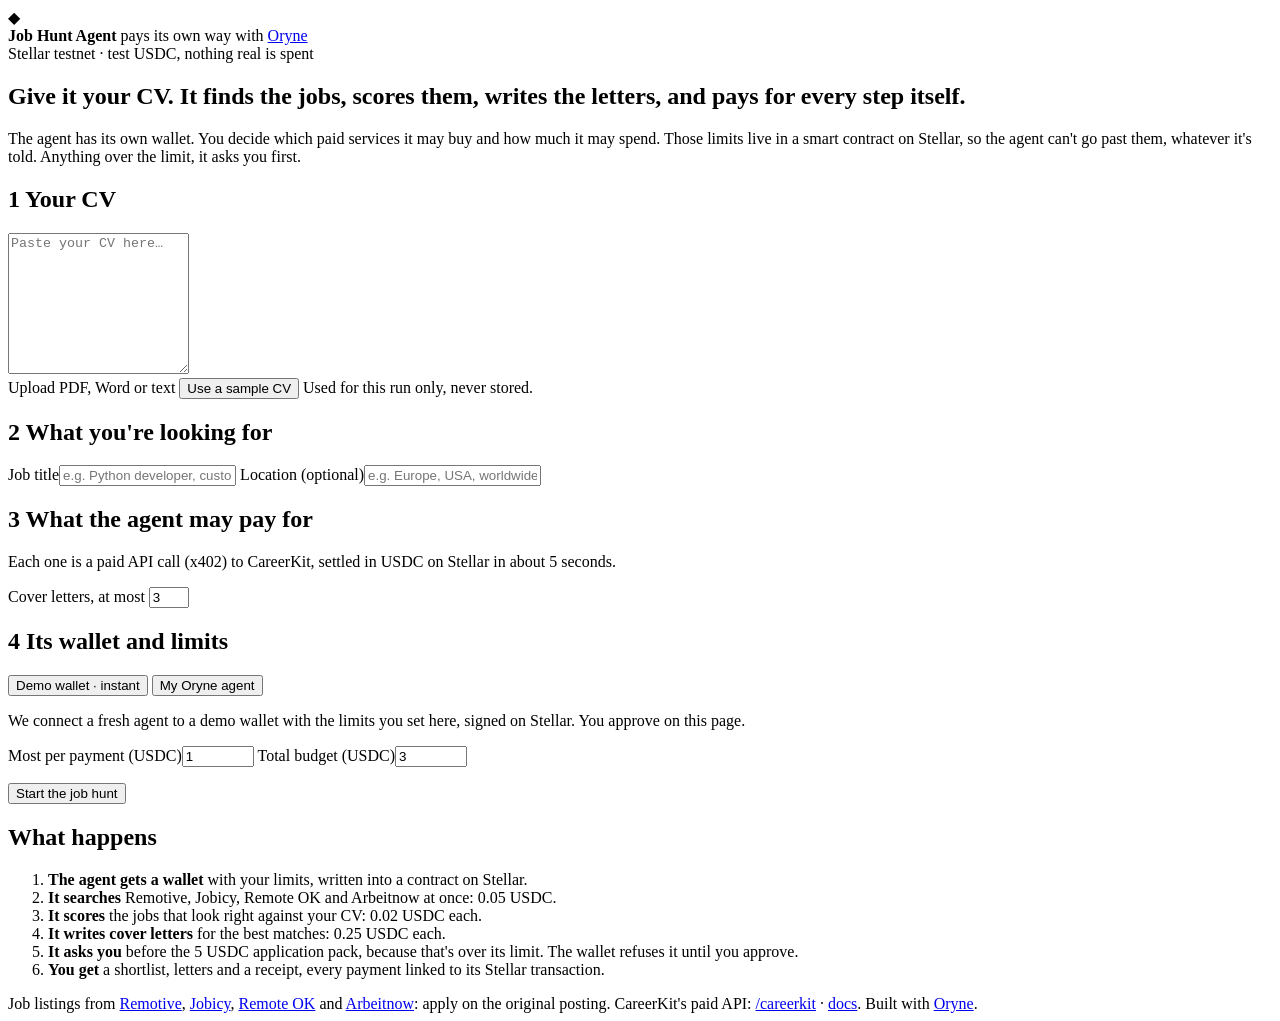
==== app/static/index.html @ a3849dcd "Job Hunt Agent: an AI job hunter that pays for each step from its Oryne wallet CareerKit, a paid API" ====
<!doctype html>
<html lang="en">
<head>
  <meta charset="utf-8" />
  <meta name="viewport" content="width=device-width, initial-scale=1" />
  <title>Job Hunt Agent · pays its own way with Oryne</title>
  <meta name="description" content="An AI agent that hunts jobs for you and pays for each service from its own Oryne wallet, inside limits it can't break." />
  <link rel="stylesheet" href="/static/style.css" />
</head>
<body>
  <header class="top">
    <div class="brand">
      <span class="logo">◆</span>
      <div>
        <strong>Job Hunt Agent</strong>
        <span class="muted">pays its own way with <a href="https://oryne.org" target="_blank" rel="noopener">Oryne</a></span>
      </div>
    </div>
    <span class="badge">Stellar testnet · test USDC, nothing real is spent</span>
  </header>

  <section class="hero">
    <h1>Give it your CV. It finds the jobs, scores them, writes the letters, and pays for every step itself.</h1>
    <p>
      The agent has its own wallet. You decide which paid services it may buy and how much it may spend.
      Those limits live in a smart contract on Stellar, so the agent can't go past them, whatever it's told.
      Anything over the limit, it asks you first.
    </p>
  </section>

  <main class="grid">
    <form id="form" class="panel">
      <h2><span class="step">1</span> Your CV</h2>
      <textarea id="cv" rows="9" placeholder="Paste your CV here…"></textarea>
      <div class="row">
        <label class="button ghost small">Upload PDF, Word or text<input id="cvFile" type="file" accept=".pdf,.docx,.txt,.md" hidden /></label>
        <button type="button" id="sample" class="ghost small">Use a sample CV</button>
        <span class="muted tiny">Used for this run only, never stored.</span>
      </div>

      <h2><span class="step">2</span> What you're looking for</h2>
      <div class="row two">
        <label>Job title<input id="role" placeholder="e.g. Python developer, customer support" required /></label>
        <label>Location (optional)<input id="location" placeholder="e.g. Europe, USA, worldwide" /></label>
      </div>
      <div id="boards" class="chips"></div>

      <h2><span class="step">3</span> What the agent may pay for</h2>
      <p class="muted tiny">Each one is a paid API call (x402) to CareerKit, settled in USDC on Stellar in about 5 seconds.</p>
      <div id="services" class="services"></div>
      <label class="inline">Cover letters, at most <input id="maxLetters" type="number" min="0" max="5" value="3" class="narrow" /></label>

      <h2><span class="step">4</span> Its wallet and limits</h2>
      <div class="tabs" role="tablist">
        <button type="button" class="tab active" data-mode="demo">Demo wallet · instant</button>
        <button type="button" class="tab" data-mode="own">My Oryne agent</button>
      </div>
      <div id="mode-demo" class="mode">
        <p class="muted tiny">We connect a fresh agent to a demo wallet with the limits you set here, signed on Stellar. You approve on this page.</p>
        <div class="row two">
          <label>Most per payment (USDC)<input id="perTx" type="number" step="0.05" min="0.05" max="10" value="1" /></label>
          <label>Total budget (USDC)<input id="budget" type="number" step="0.05" min="0.05" max="20" value="3" /></label>
        </div>
        <p id="estimate" class="hint"></p>
      </div>
      <div id="mode-own" class="mode" hidden>
        <ol class="tiny">
          <li>Sign in at <a href="https://oryne.org/app" target="_blank" rel="noopener">oryne.org/app</a> and switch to <b>Test</b> mode.</li>
          <li><b>Funds → Add money → Test USDC</b>, then <b>Agents → Connect agent</b>. Try 1 USDC per payment and a 5 USDC budget.</li>
          <li>Optionally limit it to CareerKit only: payee <code id="payee" class="copy" title="Click to copy"></code></li>
          <li>Paste the agent's secret (S…) here. It's used for this run only, never stored.</li>
        </ol>
        <label>Agent secret<input id="agentSecret" type="password" placeholder="S…" autocomplete="off" spellcheck="false" /></label>
        <p class="muted tiny">You'll approve over-limit payments in your Oryne dashboard, signed with your own passkey or Freighter.</p>
      </div>

      <p id="formError" class="error" hidden></p>
      <button id="start" type="submit" class="primary">Start the job hunt</button>
      <p class="muted tiny center" id="modelNote"></p>
    </form>

    <section id="live" class="panel live">
      <div id="idle" class="idle">
        <h2>What happens</h2>
        <ol class="how">
          <li><b>The agent gets a wallet</b> with your limits, written into a contract on Stellar.</li>
          <li><b>It searches</b> Remotive, Jobicy, Remote OK and Arbeitnow at once: 0.05 USDC.</li>
          <li><b>It scores</b> the jobs that look right against your CV: 0.02 USDC each.</li>
          <li><b>It writes cover letters</b> for the best matches: 0.25 USDC each.</li>
          <li><b>It asks you</b> before the 5 USDC application pack, because that's over its limit. The wallet refuses it until you approve.</li>
          <li><b>You get</b> a shortlist, letters and a receipt, every payment linked to its Stellar transaction.</li>
        </ol>
      </div>

      <div id="running" hidden>
        <div class="wallet card">
          <div class="wallet-head">
            <div><span class="muted tiny">Agent wallet</span><div id="walletLine" class="mono tiny"></div></div>
            <button id="stop" class="ghost small" type="button">Stop</button>
          </div>
          <div class="meter"><div id="meterFill"></div></div>
          <div class="meter-labels tiny"><span id="spentLabel">0 USDC spent</span><span id="limitLabel"></span></div>
        </div>

        <div id="approval" class="card approval" hidden></div>

        <h3>Live</h3>
        <ol id="timeline" class="timeline"></ol>

        <div id="summary" class="card summary" hidden></div>
        <h3 id="jobsTitle" hidden>Shortlist</h3>
        <div id="jobs" class="jobs"></div>
        <div id="pack" class="card pack" hidden></div>
        <div id="receipt" class="card" hidden></div>
      </div>
    </section>
  </main>

  <footer class="foot tiny muted">
    Job listings from <a href="https://remotive.com" target="_blank" rel="noopener">Remotive</a>,
    <a href="https://jobicy.com" target="_blank" rel="noopener">Jobicy</a>,
    <a href="https://remoteok.com" target="_blank" rel="noopener">Remote OK</a> and
    <a href="https://www.arbeitnow.com" target="_blank" rel="noopener">Arbeitnow</a>: apply on the original posting.
    CareerKit's paid API: <a href="/careerkit/" target="_blank">/careerkit</a> ·
    <a href="/careerkit/docs" target="_blank">docs</a>. Built with <a href="https://oryne.org" target="_blank" rel="noopener">Oryne</a>.
  </footer>

  <script src="/static/app.js"></script>
</body>
</html>
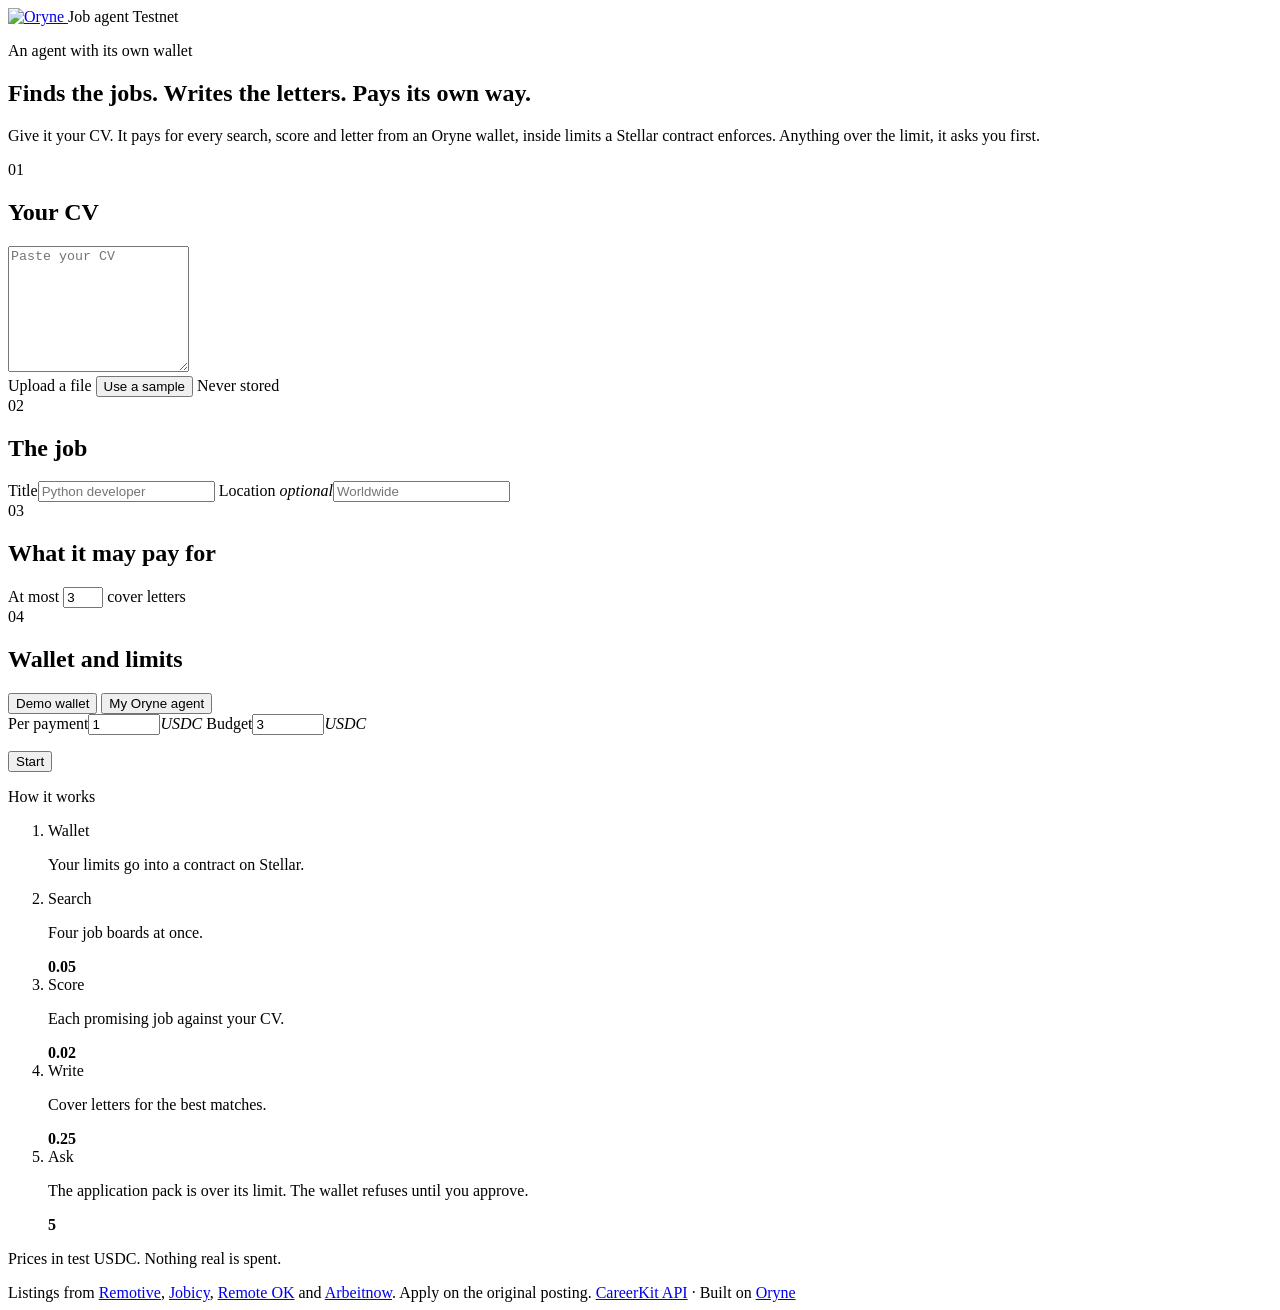
==== commit 6ea1c6d5: "Page in the oryne.org style: white, charcoal and burgundy, Manrope, hairlines The Oryne logo, favico" ====
--- a/app/static/index.html
+++ b/app/static/index.html
@@ -3,126 +3,132 @@
 <head>
   <meta charset="utf-8" />
   <meta name="viewport" content="width=device-width, initial-scale=1" />
-  <title>Job Hunt Agent · pays its own way with Oryne</title>
-  <meta name="description" content="An AI agent that hunts jobs for you and pays for each service from its own Oryne wallet, inside limits it can't break." />
+  <title>Job agent · Oryne</title>
+  <meta name="description" content="An AI agent that hunts jobs for you and pays for each step from its own Oryne wallet, inside limits it can't break." />
+  <meta name="theme-color" content="#202020" />
+  <link rel="icon" href="/static/favicon.svg" type="image/svg+xml" />
+  <link rel="preload" href="/static/fonts/manrope-latin-wght-normal.woff2" as="font" type="font/woff2" crossorigin />
   <link rel="stylesheet" href="/static/style.css" />
 </head>
 <body>
-  <header class="top">
-    <div class="brand">
-      <span class="logo">◆</span>
-      <div>
-        <strong>Job Hunt Agent</strong>
-        <span class="muted">pays its own way with <a href="https://oryne.org" target="_blank" rel="noopener">Oryne</a></span>
-      </div>
-    </div>
-    <span class="badge">Stellar testnet · test USDC, nothing real is spent</span>
+  <header class="nav">
+    <a class="brand" href="https://oryne.org" target="_blank" rel="noopener">
+      <img src="/static/oryne-logo.svg" alt="Oryne" />
+    </a>
+    <span class="nav-divider"></span>
+    <span class="nav-title">Job agent</span>
+    <span class="label nav-net">Testnet</span>
   </header>
 
   <section class="hero">
-    <h1>Give it your CV. It finds the jobs, scores them, writes the letters, and pays for every step itself.</h1>
-    <p>
-      The agent has its own wallet. You decide which paid services it may buy and how much it may spend.
-      Those limits live in a smart contract on Stellar, so the agent can't go past them, whatever it's told.
-      Anything over the limit, it asks you first.
+    <p class="label muted">An agent with its own wallet</p>
+    <h1>Finds the jobs. Writes the letters. Pays its own way.</h1>
+    <p class="lede">
+      Give it your CV. It pays for every search, score and letter from an Oryne wallet, inside limits
+      a Stellar contract enforces. Anything over the limit, it asks you first.
     </p>
   </section>
 
   <main class="grid">
-    <form id="form" class="panel">
-      <h2><span class="step">1</span> Your CV</h2>
-      <textarea id="cv" rows="9" placeholder="Paste your CV here…"></textarea>
-      <div class="row">
-        <label class="button ghost small">Upload PDF, Word or text<input id="cvFile" type="file" accept=".pdf,.docx,.txt,.md" hidden /></label>
-        <button type="button" id="sample" class="ghost small">Use a sample CV</button>
-        <span class="muted tiny">Used for this run only, never stored.</span>
-      </div>
+    <form id="form" class="form">
+      <section class="block">
+        <div class="block-head"><span class="label muted">01</span><h2>Your CV</h2></div>
+        <textarea id="cv" rows="8" placeholder="Paste your CV"></textarea>
+        <div class="row">
+          <label class="link">Upload a file<input id="cvFile" type="file" accept=".pdf,.docx,.txt,.md" hidden /></label>
+          <button type="button" id="sample" class="link">Use a sample</button>
+          <span class="muted small push">Never stored</span>
+        </div>
+      </section>
 
-      <h2><span class="step">2</span> What you're looking for</h2>
-      <div class="row two">
-        <label>Job title<input id="role" placeholder="e.g. Python developer, customer support" required /></label>
-        <label>Location (optional)<input id="location" placeholder="e.g. Europe, USA, worldwide" /></label>
-      </div>
-      <div id="boards" class="chips"></div>
+      <section class="block">
+        <div class="block-head"><span class="label muted">02</span><h2>The job</h2></div>
+        <div class="two">
+          <label class="field"><span>Title</span><input id="role" placeholder="Python developer" required /></label>
+          <label class="field"><span>Location <i class="muted">optional</i></span><input id="location" placeholder="Worldwide" /></label>
+        </div>
+        <div id="boards" class="chips"></div>
+      </section>
 
-      <h2><span class="step">3</span> What the agent may pay for</h2>
-      <p class="muted tiny">Each one is a paid API call (x402) to CareerKit, settled in USDC on Stellar in about 5 seconds.</p>
-      <div id="services" class="services"></div>
-      <label class="inline">Cover letters, at most <input id="maxLetters" type="number" min="0" max="5" value="3" class="narrow" /></label>
+      <section class="block">
+        <div class="block-head"><span class="label muted">03</span><h2>What it may pay for</h2></div>
+        <div id="services" class="list"></div>
+        <label class="inline small muted">At most <input id="maxLetters" type="number" min="0" max="5" value="3" class="narrow" /> cover letters</label>
+      </section>
 
-      <h2><span class="step">4</span> Its wallet and limits</h2>
-      <div class="tabs" role="tablist">
-        <button type="button" class="tab active" data-mode="demo">Demo wallet · instant</button>
-        <button type="button" class="tab" data-mode="own">My Oryne agent</button>
-      </div>
-      <div id="mode-demo" class="mode">
-        <p class="muted tiny">We connect a fresh agent to a demo wallet with the limits you set here, signed on Stellar. You approve on this page.</p>
-        <div class="row two">
-          <label>Most per payment (USDC)<input id="perTx" type="number" step="0.05" min="0.05" max="10" value="1" /></label>
-          <label>Total budget (USDC)<input id="budget" type="number" step="0.05" min="0.05" max="20" value="3" /></label>
+      <section class="block">
+        <div class="block-head"><span class="label muted">04</span><h2>Wallet and limits</h2></div>
+        <div class="segmented" role="tablist">
+          <button type="button" class="seg active" data-mode="demo">Demo wallet</button>
+          <button type="button" class="seg" data-mode="own">My Oryne agent</button>
         </div>
-        <p id="estimate" class="hint"></p>
-      </div>
-      <div id="mode-own" class="mode" hidden>
-        <ol class="tiny">
-          <li>Sign in at <a href="https://oryne.org/app" target="_blank" rel="noopener">oryne.org/app</a> and switch to <b>Test</b> mode.</li>
-          <li><b>Funds → Add money → Test USDC</b>, then <b>Agents → Connect agent</b>. Try 1 USDC per payment and a 5 USDC budget.</li>
-          <li>Optionally limit it to CareerKit only: payee <code id="payee" class="copy" title="Click to copy"></code></li>
-          <li>Paste the agent's secret (S…) here. It's used for this run only, never stored.</li>
-        </ol>
-        <label>Agent secret<input id="agentSecret" type="password" placeholder="S…" autocomplete="off" spellcheck="false" /></label>
-        <p class="muted tiny">You'll approve over-limit payments in your Oryne dashboard, signed with your own passkey or Freighter.</p>
-      </div>
+        <div id="mode-demo" class="mode">
+          <div class="two">
+            <label class="field"><span>Per payment</span><span class="suffix"><input id="perTx" type="number" step="0.05" min="0.05" max="10" value="1" /><em>USDC</em></span></label>
+            <label class="field"><span>Budget</span><span class="suffix"><input id="budget" type="number" step="0.05" min="0.05" max="20" value="3" /><em>USDC</em></span></label>
+          </div>
+          <p id="estimate" class="note"></p>
+        </div>
+        <div id="mode-own" class="mode" hidden>
+          <ol class="steps small muted">
+            <li>At <a href="https://oryne.org/app" target="_blank" rel="noopener">oryne.org/app</a>, switch to Test mode and add test USDC.</li>
+            <li>Connect an agent. Optional payee, CareerKit only: <code id="payee" class="copy" title="Copy"></code></li>
+            <li>Paste its secret. Used for this run only.</li>
+          </ol>
+          <label class="field"><span>Agent secret</span><input id="agentSecret" type="password" placeholder="S…" autocomplete="off" spellcheck="false" /></label>
+          <p class="note">You approve in your Oryne dashboard, with your own passkey or Freighter.</p>
+        </div>
+      </section>
 
       <p id="formError" class="error" hidden></p>
-      <button id="start" type="submit" class="primary">Start the job hunt</button>
-      <p class="muted tiny center" id="modelNote"></p>
+      <button id="start" type="submit" class="button primary wide">Start</button>
+      <p class="muted small center" id="modelNote"></p>
     </form>
 
-    <section id="live" class="panel live">
-      <div id="idle" class="idle">
-        <h2>What happens</h2>
+    <section id="live" class="live">
+      <div id="idle">
+        <p class="label muted">How it works</p>
         <ol class="how">
-          <li><b>The agent gets a wallet</b> with your limits, written into a contract on Stellar.</li>
-          <li><b>It searches</b> Remotive, Jobicy, Remote OK and Arbeitnow at once: 0.05 USDC.</li>
-          <li><b>It scores</b> the jobs that look right against your CV: 0.02 USDC each.</li>
-          <li><b>It writes cover letters</b> for the best matches: 0.25 USDC each.</li>
-          <li><b>It asks you</b> before the 5 USDC application pack, because that's over its limit. The wallet refuses it until you approve.</li>
-          <li><b>You get</b> a shortlist, letters and a receipt, every payment linked to its Stellar transaction.</li>
+          <li><span>Wallet</span><p>Your limits go into a contract on Stellar.</p></li>
+          <li><span>Search</span><p>Four job boards at once.</p><b>0.05</b></li>
+          <li><span>Score</span><p>Each promising job against your CV.</p><b>0.02</b></li>
+          <li><span>Write</span><p>Cover letters for the best matches.</p><b>0.25</b></li>
+          <li><span>Ask</span><p>The application pack is over its limit. The wallet refuses until you approve.</p><b>5</b></li>
         </ol>
+        <p class="muted small">Prices in test USDC. Nothing real is spent.</p>
       </div>
 
       <div id="running" hidden>
-        <div class="wallet card">
-          <div class="wallet-head">
-            <div><span class="muted tiny">Agent wallet</span><div id="walletLine" class="mono tiny"></div></div>
-            <button id="stop" class="ghost small" type="button">Stop</button>
+        <div class="wallet">
+          <div class="wallet-row">
+            <span class="label muted">Agent wallet</span>
+            <button id="stop" class="link small" type="button">Stop</button>
           </div>
+          <div class="spent"><span id="spentLabel">0.00</span><em>USDC spent</em></div>
           <div class="meter"><div id="meterFill"></div></div>
-          <div class="meter-labels tiny"><span id="spentLabel">0 USDC spent</span><span id="limitLabel"></span></div>
+          <div class="wallet-row small muted"><span id="walletLine">Connecting…</span><span id="limitLabel"></span></div>
         </div>
 
-        <div id="approval" class="card approval" hidden></div>
+        <div id="approval" class="approval" hidden></div>
 
-        <h3>Live</h3>
+        <p class="label muted section-label">Activity</p>
         <ol id="timeline" class="timeline"></ol>
 
-        <div id="summary" class="card summary" hidden></div>
-        <h3 id="jobsTitle" hidden>Shortlist</h3>
+        <div id="summary" class="summary" hidden></div>
+        <p id="jobsTitle" class="label muted section-label" hidden>Shortlist</p>
         <div id="jobs" class="jobs"></div>
-        <div id="pack" class="card pack" hidden></div>
-        <div id="receipt" class="card" hidden></div>
+        <div id="pack" class="pack" hidden></div>
+        <div id="receipt" class="receipt" hidden></div>
       </div>
     </section>
   </main>
 
-  <footer class="foot tiny muted">
-    Job listings from <a href="https://remotive.com" target="_blank" rel="noopener">Remotive</a>,
+  <footer class="foot small muted">
+    <span>Listings from <a href="https://remotive.com" target="_blank" rel="noopener">Remotive</a>,
     <a href="https://jobicy.com" target="_blank" rel="noopener">Jobicy</a>,
     <a href="https://remoteok.com" target="_blank" rel="noopener">Remote OK</a> and
-    <a href="https://www.arbeitnow.com" target="_blank" rel="noopener">Arbeitnow</a>: apply on the original posting.
-    CareerKit's paid API: <a href="/careerkit/" target="_blank">/careerkit</a> ·
-    <a href="/careerkit/docs" target="_blank">docs</a>. Built with <a href="https://oryne.org" target="_blank" rel="noopener">Oryne</a>.
+    <a href="https://www.arbeitnow.com" target="_blank" rel="noopener">Arbeitnow</a>. Apply on the original posting.</span>
+    <span><a href="/careerkit/docs" target="_blank">CareerKit API</a> · Built on <a href="https://oryne.org" target="_blank" rel="noopener">Oryne</a></span>
   </footer>
 
   <script src="/static/app.js"></script>
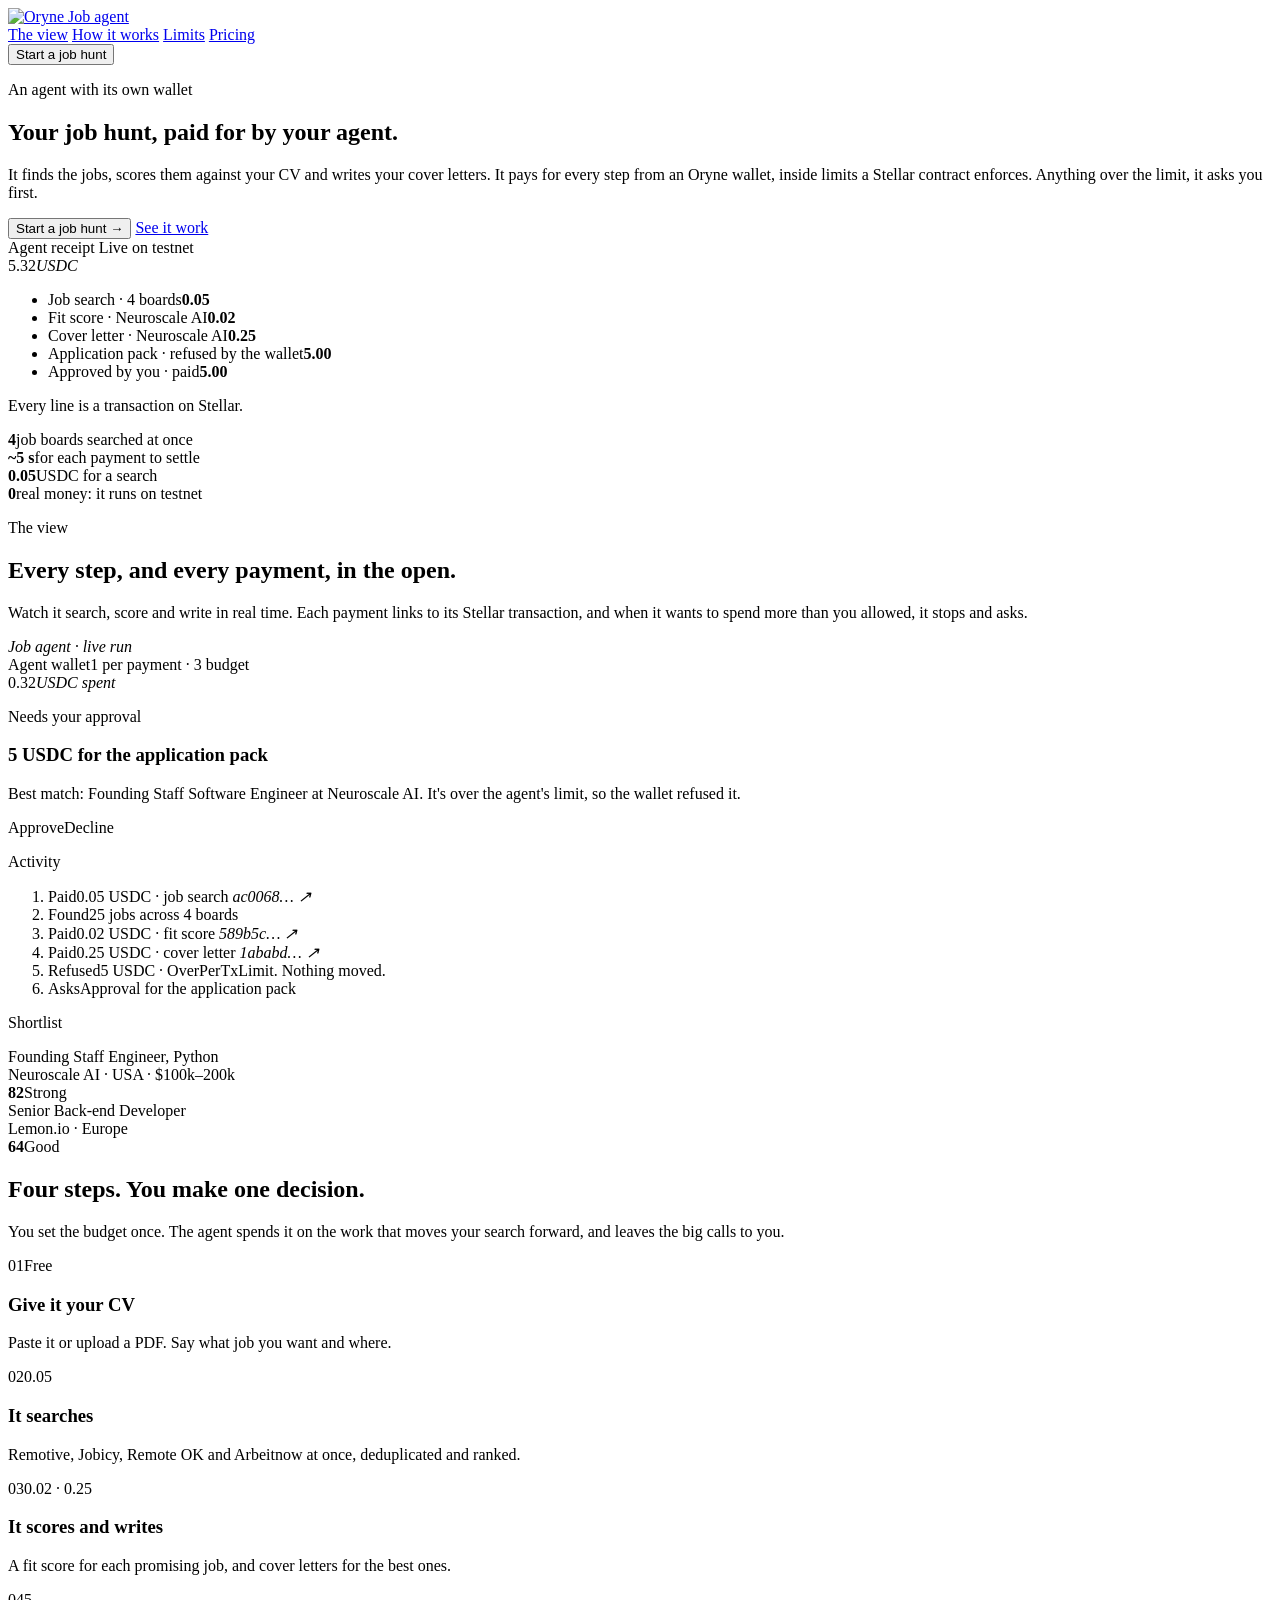
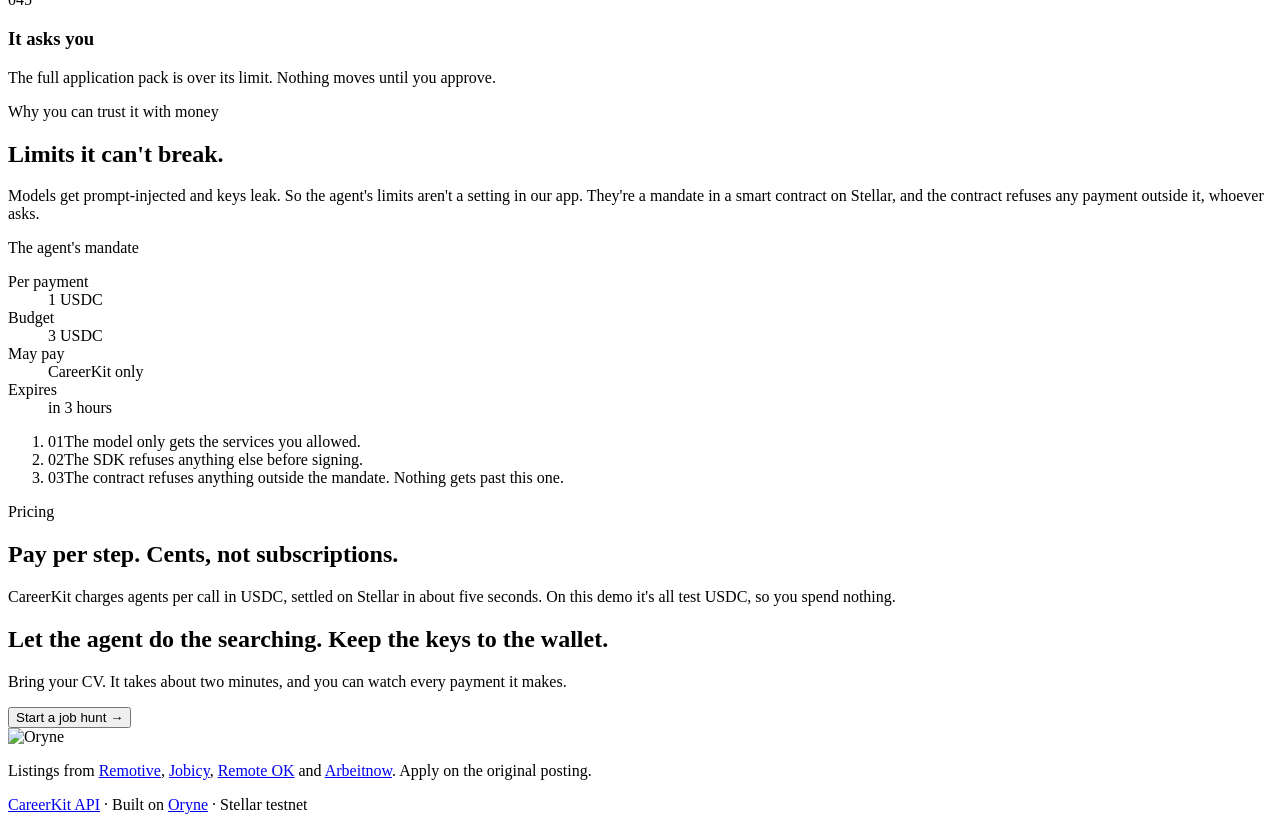
==== commit 482c0fad: "Home page: coloured sections, the product view, and a panel for the job hunt A white hero with a liv" ====
--- a/app/static/index.html
+++ b/app/static/index.html
@@ -4,132 +4,305 @@
   <meta charset="utf-8" />
   <meta name="viewport" content="width=device-width, initial-scale=1" />
   <title>Job agent · Oryne</title>
-  <meta name="description" content="An AI agent that hunts jobs for you and pays for each step from its own Oryne wallet, inside limits it can't break." />
+  <meta name="description" content="An AI agent that finds jobs, scores them against your CV and writes your cover letters, paying for every step from its own Oryne wallet, inside limits it can't break." />
   <meta name="theme-color" content="#202020" />
   <link rel="icon" href="/static/favicon.svg" type="image/svg+xml" />
   <link rel="preload" href="/static/fonts/manrope-latin-wght-normal.woff2" as="font" type="font/woff2" crossorigin />
   <link rel="stylesheet" href="/static/style.css" />
 </head>
 <body>
-  <header class="nav">
-    <a class="brand" href="https://oryne.org" target="_blank" rel="noopener">
-      <img src="/static/oryne-logo.svg" alt="Oryne" />
-    </a>
-    <span class="nav-divider"></span>
-    <span class="nav-title">Job agent</span>
-    <span class="label nav-net">Testnet</span>
+  <!-- Floating navigation -->
+  <header class="topbar">
+    <nav class="glass">
+      <a class="brand" href="#top" aria-label="Job agent home">
+        <img src="/static/oryne-logo.svg" alt="Oryne" />
+        <span class="brand-divider"></span>
+        <span class="brand-name">Job agent</span>
+      </a>
+      <div class="nav-links">
+        <a href="#view">The view</a>
+        <a href="#how">How it works</a>
+        <a href="#limits">Limits</a>
+        <a href="#pricing">Pricing</a>
+      </div>
+      <button class="button primary sm" data-open>Start a job hunt</button>
+    </nav>
   </header>
 
-  <section class="hero">
-    <p class="label muted">An agent with its own wallet</p>
-    <h1>Finds the jobs. Writes the letters. Pays its own way.</h1>
-    <p class="lede">
-      Give it your CV. It pays for every search, score and letter from an Oryne wallet, inside limits
-      a Stellar contract enforces. Anything over the limit, it asks you first.
-    </p>
-  </section>
-
-  <main class="grid">
-    <form id="form" class="form">
-      <section class="block">
-        <div class="block-head"><span class="label muted">01</span><h2>Your CV</h2></div>
-        <textarea id="cv" rows="8" placeholder="Paste your CV"></textarea>
-        <div class="row">
-          <label class="link">Upload a file<input id="cvFile" type="file" accept=".pdf,.docx,.txt,.md" hidden /></label>
-          <button type="button" id="sample" class="link">Use a sample</button>
-          <span class="muted small push">Never stored</span>
-        </div>
-      </section>
-
-      <section class="block">
-        <div class="block-head"><span class="label muted">02</span><h2>The job</h2></div>
-        <div class="two">
-          <label class="field"><span>Title</span><input id="role" placeholder="Python developer" required /></label>
-          <label class="field"><span>Location <i class="muted">optional</i></span><input id="location" placeholder="Worldwide" /></label>
-        </div>
-        <div id="boards" class="chips"></div>
-      </section>
-
-      <section class="block">
-        <div class="block-head"><span class="label muted">03</span><h2>What it may pay for</h2></div>
-        <div id="services" class="list"></div>
-        <label class="inline small muted">At most <input id="maxLetters" type="number" min="0" max="5" value="3" class="narrow" /> cover letters</label>
-      </section>
-
-      <section class="block">
-        <div class="block-head"><span class="label muted">04</span><h2>Wallet and limits</h2></div>
-        <div class="segmented" role="tablist">
-          <button type="button" class="seg active" data-mode="demo">Demo wallet</button>
-          <button type="button" class="seg" data-mode="own">My Oryne agent</button>
-        </div>
-        <div id="mode-demo" class="mode">
-          <div class="two">
-            <label class="field"><span>Per payment</span><span class="suffix"><input id="perTx" type="number" step="0.05" min="0.05" max="10" value="1" /><em>USDC</em></span></label>
-            <label class="field"><span>Budget</span><span class="suffix"><input id="budget" type="number" step="0.05" min="0.05" max="20" value="3" /><em>USDC</em></span></label>
-          </div>
-          <p id="estimate" class="note"></p>
-        </div>
-        <div id="mode-own" class="mode" hidden>
-          <ol class="steps small muted">
-            <li>At <a href="https://oryne.org/app" target="_blank" rel="noopener">oryne.org/app</a>, switch to Test mode and add test USDC.</li>
-            <li>Connect an agent. Optional payee, CareerKit only: <code id="payee" class="copy" title="Copy"></code></li>
-            <li>Paste its secret. Used for this run only.</li>
+  <main id="top">
+    <!-- Hero -->
+    <section class="tone-white hero">
+      <div class="container hero-grid">
+        <div class="hero-copy">
+          <p class="label muted reveal">An agent with its own wallet</p>
+          <h1 class="display reveal" style="--d: 80ms">Your job hunt, <span class="accent">paid for</span> by your agent.</h1>
+          <p class="lede reveal" style="--d: 160ms">
+            It finds the jobs, scores them against your CV and writes your cover letters. It pays for
+            every step from an Oryne wallet, inside limits a Stellar contract enforces. Anything over
+            the limit, it asks you first.
+          </p>
+          <div class="cta-row reveal" style="--d: 240ms">
+            <button class="button primary" data-open>Start a job hunt <i class="arrow">→</i></button>
+            <a class="button outline" href="#view">See it work</a>
+          </div>
+        </div>
+
+        <aside class="hero-card reveal" style="--d: 300ms" aria-label="An example receipt">
+          <div class="receipt-head">
+            <span class="label muted">Agent receipt</span>
+            <span class="live-dot">Live on testnet</span>
+          </div>
+          <div class="receipt-total"><span>5.32</span><em>USDC</em></div>
+          <ul class="receipt-lines">
+            <li><span>Job search · 4 boards</span><b>0.05</b></li>
+            <li><span>Fit score · Neuroscale AI</span><b>0.02</b></li>
+            <li><span>Cover letter · Neuroscale AI</span><b>0.25</b></li>
+            <li class="refused"><span>Application pack · refused by the wallet</span><b>5.00</b></li>
+            <li class="approved"><span>Approved by you · paid</span><b>5.00</b></li>
+          </ul>
+          <p class="receipt-foot">Every line is a transaction on Stellar.</p>
+        </aside>
+      </div>
+
+      <div class="container stats reveal" style="--d: 360ms">
+        <div><strong>4</strong><span>job boards searched at once</span></div>
+        <div><strong>~5 s</strong><span>for each payment to settle</span></div>
+        <div><strong>0.05</strong><span>USDC for a search</span></div>
+        <div><strong>0</strong><span>real money: it runs on testnet</span></div>
+      </div>
+    </section>
+
+    <!-- The view -->
+    <section id="view" class="tone-charcoal band">
+      <div class="container">
+        <div class="band-head">
+          <p class="label muted reveal">The view</p>
+          <h2 class="statement reveal" style="--d: 80ms">Every step, and every payment, in the open.</h2>
+          <p class="lede reveal" style="--d: 160ms">Watch it search, score and write in real time. Each payment links to its Stellar transaction, and when it wants to spend more than you allowed, it stops and asks.</p>
+        </div>
+
+        <div class="window reveal" style="--d: 200ms" aria-hidden="true">
+          <div class="window-bar"><span></span><span></span><span></span><em>Job agent · live run</em></div>
+          <div class="window-body">
+            <div class="mock-col">
+              <div class="wallet">
+                <div class="wallet-row"><span class="label muted">Agent wallet</span><span class="small muted">1 per payment · 3 budget</span></div>
+                <div class="spent"><span>0.32</span><em>USDC spent</em></div>
+                <div class="meter"><div style="width: 11%"></div></div>
+              </div>
+              <div class="approval">
+                <p class="label">Needs your approval</p>
+                <h3>5 USDC for the application pack</h3>
+                <p>Best match: Founding Staff Software Engineer at Neuroscale AI. It's over the agent's limit, so the wallet refused it.</p>
+                <div class="actions"><span class="button primary sm">Approve</span><span class="button outline sm">Decline</span></div>
+              </div>
+            </div>
+            <div class="mock-col">
+              <p class="label muted">Activity</p>
+              <ol class="timeline">
+                <li class="paid"><span class="tag">Paid</span><span>0.05 USDC · job search <i class="tx">ac0068… ↗</i></span></li>
+                <li><span class="tag">Found</span><span>25 jobs across 4 boards</span></li>
+                <li class="paid"><span class="tag">Paid</span><span>0.02 USDC · fit score <i class="tx">589b5c… ↗</i></span></li>
+                <li class="paid"><span class="tag">Paid</span><span>0.25 USDC · cover letter <i class="tx">1ababd… ↗</i></span></li>
+                <li class="refused"><span class="tag">Refused</span><span>5 USDC · OverPerTxLimit. Nothing moved.</span></li>
+                <li class="ask"><span class="tag">Asks</span><span>Approval for the application pack</span></li>
+              </ol>
+              <p class="label muted mock-gap">Shortlist</p>
+              <div class="job"><div class="job-head"><div><div class="job-title">Founding Staff Engineer, Python</div><div class="job-meta">Neuroscale AI · USA · $100k–200k</div></div><div class="score hi"><strong>82</strong><span>Strong</span></div></div></div>
+              <div class="job"><div class="job-head"><div><div class="job-title">Senior Back-end Developer</div><div class="job-meta">Lemon.io · Europe</div></div><div class="score"><strong>64</strong><span>Good</span></div></div></div>
+            </div>
+          </div>
+        </div>
+      </div>
+    </section>
+
+    <!-- How it works -->
+    <section id="how" class="tone-white band">
+      <div class="container">
+        <div class="band-head split">
+          <h2 class="statement reveal">Four steps. You make one decision.</h2>
+          <p class="lede reveal" style="--d: 120ms">You set the budget once. The agent spends it on the work that moves your search forward, and leaves the big calls to you.</p>
+        </div>
+        <div class="cards">
+          <article class="card reveal"><div class="card-top"><span class="label">01</span><span class="card-price">Free</span></div><h3>Give it your CV</h3><p>Paste it or upload a PDF. Say what job you want and where.</p></article>
+          <article class="card reveal" style="--d: 80ms"><div class="card-top"><span class="label">02</span><span class="card-price">0.05</span></div><h3>It searches</h3><p>Remotive, Jobicy, Remote OK and Arbeitnow at once, deduplicated and ranked.</p></article>
+          <article class="card reveal" style="--d: 160ms"><div class="card-top"><span class="label">03</span><span class="card-price">0.02 · 0.25</span></div><h3>It scores and writes</h3><p>A fit score for each promising job, and cover letters for the best ones.</p></article>
+          <article class="card reveal" style="--d: 240ms"><div class="card-top"><span class="label">04</span><span class="card-price">5</span></div><h3>It asks you</h3><p>The full application pack is over its limit. Nothing moves until you approve.</p></article>
+        </div>
+      </div>
+    </section>
+
+    <!-- Limits -->
+    <section id="limits" class="tone-purple band">
+      <div class="container limits-grid">
+        <div>
+          <p class="label muted reveal">Why you can trust it with money</p>
+          <h2 class="statement reveal" style="--d: 80ms">Limits it can't break.</h2>
+          <p class="lede reveal" style="--d: 160ms">Models get prompt-injected and keys leak. So the agent's limits aren't a setting in our app. They're a mandate in a smart contract on Stellar, and the contract refuses any payment outside it, whoever asks.</p>
+        </div>
+        <div class="mandate reveal" style="--d: 200ms">
+          <p class="label muted">The agent's mandate</p>
+          <dl>
+            <div><dt>Per payment</dt><dd>1 USDC</dd></div>
+            <div><dt>Budget</dt><dd>3 USDC</dd></div>
+            <div><dt>May pay</dt><dd>CareerKit only</dd></div>
+            <div><dt>Expires</dt><dd>in 3 hours</dd></div>
+          </dl>
+          <ol class="layers">
+            <li><span>01</span>The model only gets the services you allowed.</li>
+            <li><span>02</span>The SDK refuses anything else before signing.</li>
+            <li><span>03</span>The contract refuses anything outside the mandate. Nothing gets past this one.</li>
           </ol>
-          <label class="field"><span>Agent secret</span><input id="agentSecret" type="password" placeholder="S…" autocomplete="off" spellcheck="false" /></label>
-          <p class="note">You approve in your Oryne dashboard, with your own passkey or Freighter.</p>
-        </div>
-      </section>
-
-      <p id="formError" class="error" hidden></p>
-      <button id="start" type="submit" class="button primary wide">Start</button>
-      <p class="muted small center" id="modelNote"></p>
-    </form>
-
-    <section id="live" class="live">
-      <div id="idle">
-        <p class="label muted">How it works</p>
-        <ol class="how">
-          <li><span>Wallet</span><p>Your limits go into a contract on Stellar.</p></li>
-          <li><span>Search</span><p>Four job boards at once.</p><b>0.05</b></li>
-          <li><span>Score</span><p>Each promising job against your CV.</p><b>0.02</b></li>
-          <li><span>Write</span><p>Cover letters for the best matches.</p><b>0.25</b></li>
-          <li><span>Ask</span><p>The application pack is over its limit. The wallet refuses until you approve.</p><b>5</b></li>
-        </ol>
-        <p class="muted small">Prices in test USDC. Nothing real is spent.</p>
-      </div>
-
-      <div id="running" hidden>
-        <div class="wallet">
-          <div class="wallet-row">
-            <span class="label muted">Agent wallet</span>
-            <button id="stop" class="link small" type="button">Stop</button>
-          </div>
-          <div class="spent"><span id="spentLabel">0.00</span><em>USDC spent</em></div>
-          <div class="meter"><div id="meterFill"></div></div>
-          <div class="wallet-row small muted"><span id="walletLine">Connecting…</span><span id="limitLabel"></span></div>
-        </div>
-
-        <div id="approval" class="approval" hidden></div>
-
-        <p class="label muted section-label">Activity</p>
-        <ol id="timeline" class="timeline"></ol>
-
-        <div id="summary" class="summary" hidden></div>
-        <p id="jobsTitle" class="label muted section-label" hidden>Shortlist</p>
-        <div id="jobs" class="jobs"></div>
-        <div id="pack" class="pack" hidden></div>
-        <div id="receipt" class="receipt" hidden></div>
+        </div>
+      </div>
+    </section>
+
+    <!-- Pricing -->
+    <section id="pricing" class="tone-white band">
+      <div class="container limits-grid">
+        <div>
+          <p class="label muted reveal">Pricing</p>
+          <h2 class="statement reveal" style="--d: 80ms">Pay per step. Cents, not subscriptions.</h2>
+          <p class="lede reveal" style="--d: 160ms">CareerKit charges agents per call in USDC, settled on Stellar in about five seconds. On this demo it's all test USDC, so you spend nothing.</p>
+        </div>
+        <div class="price-table reveal" style="--d: 200ms" id="priceTable"></div>
+      </div>
+    </section>
+
+    <!-- Closing -->
+    <section class="tone-burgundy band closing">
+      <div class="container closing-grid">
+        <h2 class="statement reveal">Let the agent do the searching. Keep the keys to the wallet.</h2>
+        <div class="reveal" style="--d: 120ms">
+          <p class="lede">Bring your CV. It takes about two minutes, and you can watch every payment it makes.</p>
+          <button class="button light" data-open>Start a job hunt <i class="arrow">→</i></button>
+        </div>
       </div>
     </section>
   </main>
 
-  <footer class="foot small muted">
-    <span>Listings from <a href="https://remotive.com" target="_blank" rel="noopener">Remotive</a>,
-    <a href="https://jobicy.com" target="_blank" rel="noopener">Jobicy</a>,
-    <a href="https://remoteok.com" target="_blank" rel="noopener">Remote OK</a> and
-    <a href="https://www.arbeitnow.com" target="_blank" rel="noopener">Arbeitnow</a>. Apply on the original posting.</span>
-    <span><a href="/careerkit/docs" target="_blank">CareerKit API</a> · Built on <a href="https://oryne.org" target="_blank" rel="noopener">Oryne</a></span>
+  <footer class="tone-charcoal site-foot">
+    <div class="container foot-grid">
+      <img src="/static/oryne-logo-white.svg" alt="Oryne" class="foot-logo" />
+      <p class="small muted">Listings from <a href="https://remotive.com" target="_blank" rel="noopener">Remotive</a>,
+        <a href="https://jobicy.com" target="_blank" rel="noopener">Jobicy</a>,
+        <a href="https://remoteok.com" target="_blank" rel="noopener">Remote OK</a> and
+        <a href="https://www.arbeitnow.com" target="_blank" rel="noopener">Arbeitnow</a>. Apply on the original posting.</p>
+      <p class="small muted"><a href="/careerkit/docs" target="_blank">CareerKit API</a> · Built on <a href="https://oryne.org" target="_blank" rel="noopener">Oryne</a> · Stellar testnet</p>
+    </div>
   </footer>
+
+  <!-- Running in the background while the panel is closed -->
+  <button id="runPill" class="run-pill" hidden data-open><span class="pulse"></span><span id="runPillText">Job hunt running</span><b>Open</b></button>
+
+  <!-- The job hunt panel -->
+  <div id="sheet" class="sheet" hidden role="dialog" aria-modal="true" aria-labelledby="sheetTitle">
+    <div class="sheet-bar">
+      <div class="brand">
+        <img src="/static/oryne-logo.svg" alt="Oryne" />
+        <span class="brand-divider"></span>
+        <span class="brand-name" id="sheetTitle">New job hunt</span>
+      </div>
+      <span class="label nav-net">Testnet</span>
+      <button class="close" id="closeSheet" aria-label="Close">✕</button>
+    </div>
+
+    <div class="sheet-body">
+      <div class="grid">
+        <form id="form" class="form">
+          <section class="block">
+            <div class="block-head"><span class="label muted">01</span><h2>Your CV</h2></div>
+            <textarea id="cv" rows="8" placeholder="Paste your CV"></textarea>
+            <div class="row">
+              <label class="link">Upload a file<input id="cvFile" type="file" accept=".pdf,.docx,.txt,.md" hidden /></label>
+              <button type="button" id="sample" class="link">Use a sample</button>
+              <span class="muted small push">Never stored</span>
+            </div>
+          </section>
+
+          <section class="block">
+            <div class="block-head"><span class="label muted">02</span><h2>The job</h2></div>
+            <div class="two">
+              <label class="field"><span>Title</span><input id="role" placeholder="Python developer" required /></label>
+              <label class="field"><span>Location <i class="muted">optional</i></span><input id="location" placeholder="Worldwide" /></label>
+            </div>
+            <div id="boards" class="chips"></div>
+          </section>
+
+          <section class="block">
+            <div class="block-head"><span class="label muted">03</span><h2>What it may pay for</h2></div>
+            <div id="services" class="list"></div>
+            <label class="inline small muted">At most <input id="maxLetters" type="number" min="0" max="5" value="3" class="narrow" /> cover letters</label>
+          </section>
+
+          <section class="block">
+            <div class="block-head"><span class="label muted">04</span><h2>Wallet and limits</h2></div>
+            <div class="segmented" role="tablist">
+              <button type="button" class="seg active" data-mode="demo">Demo wallet</button>
+              <button type="button" class="seg" data-mode="own">My Oryne agent</button>
+            </div>
+            <div id="mode-demo" class="mode">
+              <div class="two">
+                <label class="field"><span>Per payment</span><span class="suffix"><input id="perTx" type="number" step="0.05" min="0.05" max="10" value="1" /><em>USDC</em></span></label>
+                <label class="field"><span>Budget</span><span class="suffix"><input id="budget" type="number" step="0.05" min="0.05" max="20" value="3" /><em>USDC</em></span></label>
+              </div>
+              <p id="estimate" class="note"></p>
+            </div>
+            <div id="mode-own" class="mode" hidden>
+              <ol class="steps small muted">
+                <li>At <a href="https://oryne.org/app" target="_blank" rel="noopener">oryne.org/app</a>, switch to Test mode and add test USDC.</li>
+                <li>Connect an agent. Optional payee, CareerKit only: <code id="payee" class="copy" title="Copy"></code></li>
+                <li>Paste its secret. Used for this run only.</li>
+              </ol>
+              <label class="field"><span>Agent secret</span><input id="agentSecret" type="password" placeholder="S…" autocomplete="off" spellcheck="false" /></label>
+              <p class="note">You approve in your Oryne dashboard, with your own passkey or Freighter.</p>
+            </div>
+          </section>
+
+          <p id="formError" class="error" hidden></p>
+          <button id="start" type="submit" class="button primary wide">Start</button>
+          <p class="muted small center" id="modelNote"></p>
+        </form>
+
+        <section id="live" class="live">
+          <div id="idle" class="idle">
+            <p class="label muted">What happens next</p>
+            <ol class="how">
+              <li><span>Wallet</span><p>Your limits go into a contract on Stellar.</p></li>
+              <li><span>Search</span><p>Four job boards at once.</p><b>0.05</b></li>
+              <li><span>Score</span><p>Each promising job against your CV.</p><b>0.02</b></li>
+              <li><span>Write</span><p>Cover letters for the best matches.</p><b>0.25</b></li>
+              <li><span>Ask</span><p>The application pack is over its limit. The wallet refuses until you approve.</p><b>5</b></li>
+            </ol>
+            <p class="muted small">Prices in test USDC. Nothing real is spent.</p>
+          </div>
+
+          <div id="running" hidden>
+            <div class="wallet">
+              <div class="wallet-row">
+                <span class="label muted">Agent wallet</span>
+                <button id="stop" class="link small" type="button">Stop</button>
+              </div>
+              <div class="spent"><span id="spentLabel">0.00</span><em>USDC spent</em></div>
+              <div class="meter"><div id="meterFill"></div></div>
+              <div class="wallet-row small muted"><span id="walletLine">Connecting…</span><span id="limitLabel"></span></div>
+            </div>
+
+            <div id="approval" class="approval" hidden></div>
+
+            <p class="label muted section-label">Activity</p>
+            <ol id="timeline" class="timeline"></ol>
+
+            <div id="summary" class="summary" hidden></div>
+            <p id="jobsTitle" class="label muted section-label" hidden>Shortlist</p>
+            <div id="jobs" class="jobs"></div>
+            <div id="pack" class="pack" hidden></div>
+            <div id="receipt" class="receipt" hidden></div>
+          </div>
+        </section>
+      </div>
+    </div>
+  </div>
 
   <script src="/static/app.js"></script>
 </body>
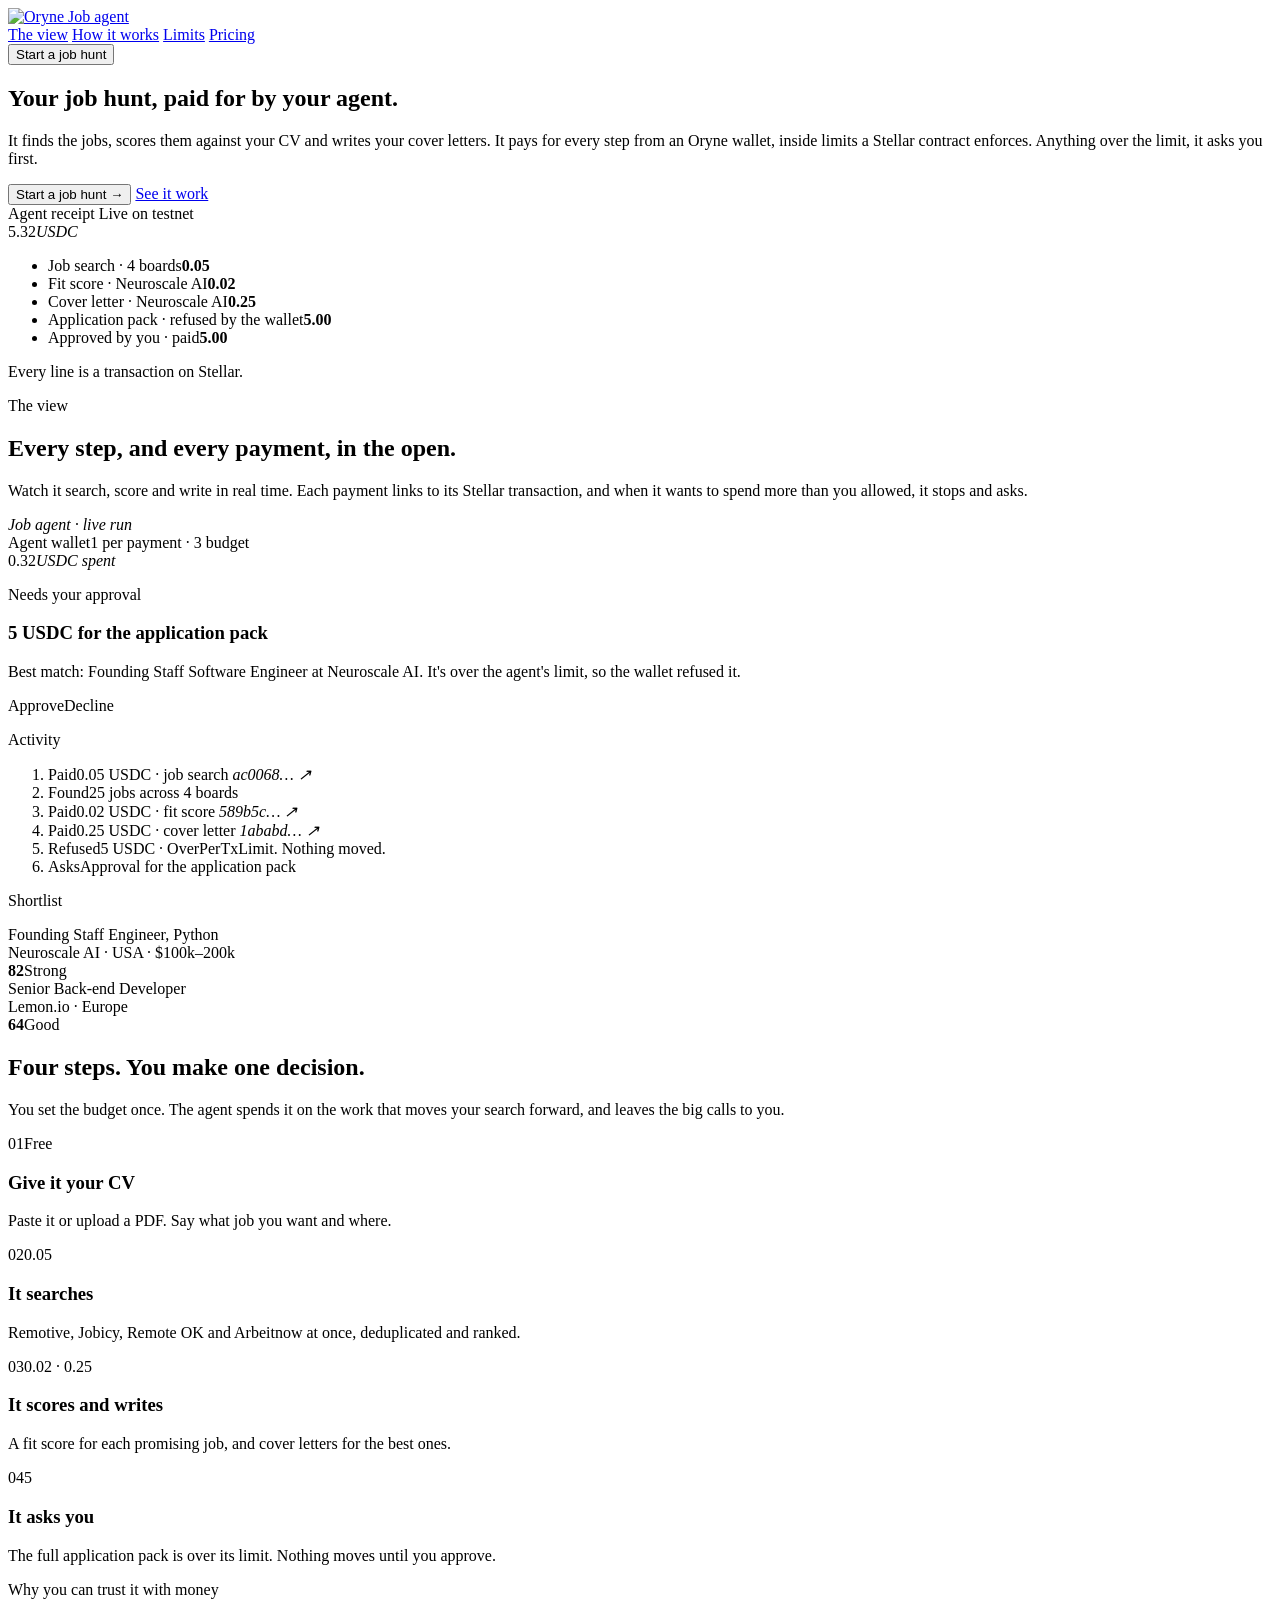
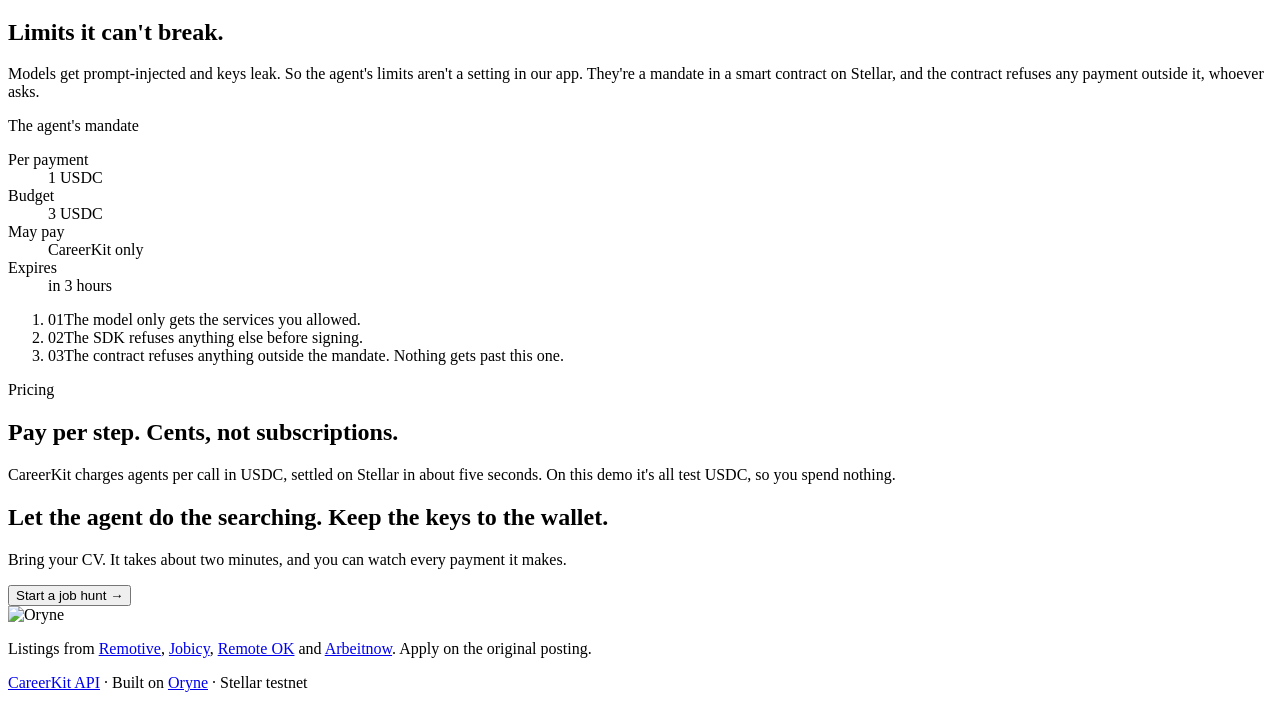
==== commit 002afa3d: "Job hunt as a dashboard: sidebar with wallet card, overview, shortlist, documents, receipt" ====
--- a/app/static/index.html
+++ b/app/static/index.html
@@ -34,7 +34,6 @@
     <section class="tone-white hero">
       <div class="container hero-grid">
         <div class="hero-copy">
-          <p class="label muted reveal">An agent with its own wallet</p>
           <h1 class="display reveal" style="--d: 80ms">Your job hunt, <span class="accent">paid for</span> by your agent.</h1>
           <p class="lede reveal" style="--d: 160ms">
             It finds the jobs, scores them against your CV and writes your cover letters. It pays for
@@ -64,12 +63,6 @@
         </aside>
       </div>
 
-      <div class="container stats reveal" style="--d: 360ms">
-        <div><strong>4</strong><span>job boards searched at once</span></div>
-        <div><strong>~5 s</strong><span>for each payment to settle</span></div>
-        <div><strong>0.05</strong><span>USDC for a search</span></div>
-        <div><strong>0</strong><span>real money: it runs on testnet</span></div>
-      </div>
     </section>
 
     <!-- The view -->
@@ -192,117 +185,186 @@
     </div>
   </footer>
 
-  <!-- Running in the background while the panel is closed -->
-  <button id="runPill" class="run-pill" hidden data-open><span class="pulse"></span><span id="runPillText">Job hunt running</span><b>Open</b></button>
-
-  <!-- The job hunt panel -->
-  <div id="sheet" class="sheet" hidden role="dialog" aria-modal="true" aria-labelledby="sheetTitle">
-    <div class="sheet-bar">
-      <div class="brand">
-        <img src="/static/oryne-logo.svg" alt="Oryne" />
-        <span class="brand-divider"></span>
-        <span class="brand-name" id="sheetTitle">New job hunt</span>
-      </div>
-      <span class="label nav-net">Testnet</span>
-      <button class="close" id="closeSheet" aria-label="Close">✕</button>
-    </div>
-
-    <div class="sheet-body">
-      <div class="grid">
-        <form id="form" class="form">
-          <section class="block">
-            <div class="block-head"><span class="label muted">01</span><h2>Your CV</h2></div>
-            <textarea id="cv" rows="8" placeholder="Paste your CV"></textarea>
-            <div class="row">
-              <label class="link">Upload a file<input id="cvFile" type="file" accept=".pdf,.docx,.txt,.md" hidden /></label>
-              <button type="button" id="sample" class="link">Use a sample</button>
-              <span class="muted small push">Never stored</span>
-            </div>
+  <!-- The job hunt: a dashboard, like the Oryne app -->
+  <div id="sheet" class="sheet" hidden role="dialog" aria-modal="true" aria-label="Job hunt">
+    <aside class="side">
+      <div class="side-head">
+        <a class="side-brand" href="#top" data-close aria-label="Back to the site">
+          <img src="/static/oryne-logo-white.svg" alt="Oryne" />
+          <span>Job agent</span>
+        </a>
+        <span class="net"><i></i>Testnet</span>
+        <button class="side-x" data-close aria-label="Close">✕</button>
+      </div>
+
+      <nav class="side-nav" aria-label="Job hunt">
+        <button data-view="setup" class="active">
+          <svg viewBox="0 0 24 24"><path d="M12 5v14M5 12h14" /></svg>New hunt</button>
+        <button data-view="overview">
+          <svg viewBox="0 0 24 24"><rect x="3" y="3" width="7" height="9" /><rect x="14" y="3" width="7" height="5" /><rect x="14" y="12" width="7" height="9" /><rect x="3" y="16" width="7" height="5" /></svg>Overview<span class="count alert" id="navAsk" hidden>1</span></button>
+        <button data-view="shortlist">
+          <svg viewBox="0 0 24 24"><rect x="3" y="7" width="18" height="13" rx="1" /><path d="M8 7V4h8v3" /></svg>Shortlist<span class="count" id="navJobs" hidden></span></button>
+        <button data-view="documents">
+          <svg viewBox="0 0 24 24"><path d="M14 3H6v18h12V7z" /><path d="M14 3v4h4M9 12h6M9 16h6" /></svg>Documents<span class="count" id="navDocs" hidden></span></button>
+        <button data-view="receipt">
+          <svg viewBox="0 0 24 24"><path d="M5 3h14v18l-3-2-2 2-2-2-2 2-2-2-3 2z" /><path d="M9 8h6M9 12h6" /></svg>Receipt<span class="count" id="navPays" hidden></span></button>
+      </nav>
+
+      <div class="side-foot">
+        <div class="wallet-card">
+          <p class="label">Agent wallet · Testnet</p>
+          <p class="wc-amount"><span id="wcSpent">0.00</span><em>USDC spent</em></p>
+          <div class="wc-meter"><div id="wcFill"></div></div>
+          <p class="wc-row"><span id="wcLimit">No agent yet</span><span id="wcLeft"></span></p>
+          <a id="wcAddress" class="wc-address" target="_blank" rel="noopener">Connects when you start</a>
+        </div>
+        <button class="side-exit" data-close>← Back to the site</button>
+      </div>
+    </aside>
+
+    <div class="main">
+      <header class="main-head">
+        <div>
+          <h1 id="viewTitle">New job hunt</h1>
+          <p id="viewNote" class="muted small">Set it up once. The agent does the rest.</p>
+        </div>
+        <span class="status" id="status"><i></i><span>Ready</span></span>
+        <button id="stop" class="button outline sm" type="button" hidden>Stop</button>
+      </header>
+
+      <div class="main-body">
+        <!-- New hunt -->
+        <form id="form" class="view" data-view="setup">
+          <div class="dgrid">
+            <div class="col">
+              <section class="pnl">
+                <header><h2>Your CV</h2><div class="pnl-actions"><label class="link">Upload<input id="cvFile" type="file" accept=".pdf,.docx,.txt,.md" hidden /></label><button type="button" id="sample" class="link">Use a sample</button></div></header>
+                <div class="pnl-body">
+                  <textarea id="cv" rows="11" placeholder="Paste your CV here. It's used for this hunt only and never stored."></textarea>
+                </div>
+              </section>
+              <section class="pnl">
+                <header><h2>The job</h2></header>
+                <div class="pnl-body">
+                  <div class="two">
+                    <label class="field"><span>Title</span><input id="role" placeholder="Python developer" required /></label>
+                    <label class="field"><span>Location</span><input id="location" placeholder="Anywhere" /></label>
+                  </div>
+                  <p class="field-label">Job boards</p>
+                  <div id="boards" class="chips"></div>
+                </div>
+              </section>
+            </div>
+
+            <div class="col">
+              <section class="pnl">
+                <header><h2>What it may buy</h2><span class="muted small">Prices in USDC</span></header>
+                <div id="services" class="rows"></div>
+                <div class="pnl-foot"><label class="inline small muted">Up to <input id="maxLetters" type="number" min="0" max="5" value="3" class="narrow" /> cover letters</label></div>
+              </section>
+              <section class="pnl">
+                <header><h2>Wallet and limits</h2>
+                  <div class="segmented" role="tablist">
+                    <button type="button" class="seg active" data-mode="demo">Demo wallet</button>
+                    <button type="button" class="seg" data-mode="own">My agent</button>
+                  </div>
+                </header>
+                <div class="pnl-body">
+                  <div id="mode-demo" class="mode">
+                    <div class="two">
+                      <label class="field"><span>Per payment</span><span class="suffix"><input id="perTx" type="number" step="0.05" min="0.05" max="10" value="1" /><em>USDC</em></span></label>
+                      <label class="field"><span>Budget</span><span class="suffix"><input id="budget" type="number" step="0.05" min="0.05" max="20" value="3" /><em>USDC</em></span></label>
+                    </div>
+                    <p class="note">A fresh agent is connected to a demo wallet with these limits, written to a contract on Stellar.</p>
+                  </div>
+                  <div id="mode-own" class="mode" hidden>
+                    <label class="field"><span>Agent secret</span><input id="agentSecret" type="password" placeholder="S…" autocomplete="off" spellcheck="false" /></label>
+                    <p class="note">Connect an agent at <a href="https://oryne.org/app" target="_blank" rel="noopener">oryne.org/app</a> in Test mode, then paste its secret. Used for this hunt only. To limit it to CareerKit, add the payee <code id="payee" class="copy" title="Copy"></code>. You approve in your Oryne dashboard.</p>
+                  </div>
+                </div>
+              </section>
+            </div>
+          </div>
+
+          <div class="launch">
+            <p id="estimate" class="small muted"></p>
+            <p id="formError" class="error" hidden></p>
+            <button id="start" type="submit" class="button primary">Start the hunt <i class="arrow">→</i></button>
+          </div>
+          <p class="muted small" id="modelNote"></p>
+        </form>
+
+        <!-- Overview -->
+        <div class="view" data-view="overview" hidden>
+          <div class="empty" id="overviewEmpty">
+            <span class="empty-icon"><svg viewBox="0 0 24 24"><rect x="3" y="3" width="7" height="9" /><rect x="14" y="3" width="7" height="5" /><rect x="14" y="12" width="7" height="9" /><rect x="3" y="16" width="7" height="5" /></svg></span>
+            <h3>No hunt running</h3>
+            <p>Set one up and its payments, jobs and approvals show here as they happen.</p>
+            <button class="button primary sm" data-goto="setup">New hunt</button>
+          </div>
+          <div id="overviewLive" hidden>
+            <div class="stats-row">
+              <div class="stat"><p class="label muted">Spent</p><p class="stat-value" id="statSpent">0.00</p><p class="small muted" id="statSpentNote">USDC</p></div>
+              <div class="stat"><p class="label muted">Jobs found</p><p class="stat-value" id="statJobs">0</p><p class="small muted" id="statJobsNote">Searching…</p></div>
+              <div class="stat"><p class="label muted">Best match</p><p class="stat-value" id="statBest">–</p><p class="small muted ellipsis" id="statBestNote">Not scored yet</p></div>
+              <div class="stat"><p class="label muted">Payments</p><p class="stat-value" id="statPays">0</p><p class="small muted">Each one on Stellar</p></div>
+            </div>
+
+            <div id="approval" class="approval" hidden></div>
+
+            <div class="dgrid wide">
+              <section class="pnl">
+                <header><h2>Activity</h2><span class="live-dot" id="liveDot">Live</span></header>
+                <ol id="timeline" class="timeline"></ol>
+              </section>
+              <div class="col">
+                <section class="pnl">
+                  <header><h2>Mandate</h2><a id="mandateTx" class="small" target="_blank" rel="noopener" hidden>On Stellar ↗</a></header>
+                  <dl class="kv" id="mandate"></dl>
+                </section>
+                <section class="pnl" id="summaryPanel" hidden>
+                  <header><h2>Agent's summary</h2></header>
+                  <div class="pnl-body"><p id="summary" class="summary"></p></div>
+                </section>
+              </div>
+            </div>
+          </div>
+        </div>
+
+        <!-- Shortlist -->
+        <div class="view" data-view="shortlist" hidden>
+          <section class="pnl">
+            <header><h2>Shortlist</h2><span class="muted small">Scored against your CV</span></header>
+            <div id="jobs" class="jobs"></div>
+            <div class="empty slim" id="jobsEmpty"><p>Jobs appear here once the agent scores them.</p></div>
           </section>
-
-          <section class="block">
-            <div class="block-head"><span class="label muted">02</span><h2>The job</h2></div>
-            <div class="two">
-              <label class="field"><span>Title</span><input id="role" placeholder="Python developer" required /></label>
-              <label class="field"><span>Location <i class="muted">optional</i></span><input id="location" placeholder="Worldwide" /></label>
-            </div>
-            <div id="boards" class="chips"></div>
+        </div>
+
+        <!-- Documents -->
+        <div class="view" data-view="documents" hidden>
+          <div id="pack" hidden></div>
+          <section class="pnl">
+            <header><h2>Cover letters</h2></header>
+            <div id="letters"></div>
+            <div class="empty slim" id="docsEmpty"><p>Cover letters and the application pack appear here.</p></div>
           </section>
-
-          <section class="block">
-            <div class="block-head"><span class="label muted">03</span><h2>What it may pay for</h2></div>
-            <div id="services" class="list"></div>
-            <label class="inline small muted">At most <input id="maxLetters" type="number" min="0" max="5" value="3" class="narrow" /> cover letters</label>
+        </div>
+
+        <!-- Receipt -->
+        <div class="view" data-view="receipt" hidden>
+          <section class="pnl">
+            <header><h2>Receipt</h2><span class="muted small">Paid by the agent from its wallet</span></header>
+            <div id="receipt"></div>
+            <div class="empty slim" id="receiptEmpty"><p>Every payment the agent makes is listed here, with its Stellar transaction.</p></div>
           </section>
-
-          <section class="block">
-            <div class="block-head"><span class="label muted">04</span><h2>Wallet and limits</h2></div>
-            <div class="segmented" role="tablist">
-              <button type="button" class="seg active" data-mode="demo">Demo wallet</button>
-              <button type="button" class="seg" data-mode="own">My Oryne agent</button>
-            </div>
-            <div id="mode-demo" class="mode">
-              <div class="two">
-                <label class="field"><span>Per payment</span><span class="suffix"><input id="perTx" type="number" step="0.05" min="0.05" max="10" value="1" /><em>USDC</em></span></label>
-                <label class="field"><span>Budget</span><span class="suffix"><input id="budget" type="number" step="0.05" min="0.05" max="20" value="3" /><em>USDC</em></span></label>
-              </div>
-              <p id="estimate" class="note"></p>
-            </div>
-            <div id="mode-own" class="mode" hidden>
-              <ol class="steps small muted">
-                <li>At <a href="https://oryne.org/app" target="_blank" rel="noopener">oryne.org/app</a>, switch to Test mode and add test USDC.</li>
-                <li>Connect an agent. Optional payee, CareerKit only: <code id="payee" class="copy" title="Copy"></code></li>
-                <li>Paste its secret. Used for this run only.</li>
-              </ol>
-              <label class="field"><span>Agent secret</span><input id="agentSecret" type="password" placeholder="S…" autocomplete="off" spellcheck="false" /></label>
-              <p class="note">You approve in your Oryne dashboard, with your own passkey or Freighter.</p>
-            </div>
-          </section>
-
-          <p id="formError" class="error" hidden></p>
-          <button id="start" type="submit" class="button primary wide">Start</button>
-          <p class="muted small center" id="modelNote"></p>
-        </form>
-
-        <section id="live" class="live">
-          <div id="idle" class="idle">
-            <p class="label muted">What happens next</p>
-            <ol class="how">
-              <li><span>Wallet</span><p>Your limits go into a contract on Stellar.</p></li>
-              <li><span>Search</span><p>Four job boards at once.</p><b>0.05</b></li>
-              <li><span>Score</span><p>Each promising job against your CV.</p><b>0.02</b></li>
-              <li><span>Write</span><p>Cover letters for the best matches.</p><b>0.25</b></li>
-              <li><span>Ask</span><p>The application pack is over its limit. The wallet refuses until you approve.</p><b>5</b></li>
-            </ol>
-            <p class="muted small">Prices in test USDC. Nothing real is spent.</p>
-          </div>
-
-          <div id="running" hidden>
-            <div class="wallet">
-              <div class="wallet-row">
-                <span class="label muted">Agent wallet</span>
-                <button id="stop" class="link small" type="button">Stop</button>
-              </div>
-              <div class="spent"><span id="spentLabel">0.00</span><em>USDC spent</em></div>
-              <div class="meter"><div id="meterFill"></div></div>
-              <div class="wallet-row small muted"><span id="walletLine">Connecting…</span><span id="limitLabel"></span></div>
-            </div>
-
-            <div id="approval" class="approval" hidden></div>
-
-            <p class="label muted section-label">Activity</p>
-            <ol id="timeline" class="timeline"></ol>
-
-            <div id="summary" class="summary" hidden></div>
-            <p id="jobsTitle" class="label muted section-label" hidden>Shortlist</p>
-            <div id="jobs" class="jobs"></div>
-            <div id="pack" class="pack" hidden></div>
-            <div id="receipt" class="receipt" hidden></div>
-          </div>
-        </section>
+        </div>
       </div>
     </div>
   </div>
+
+  <!-- Running in the background while the dashboard is closed -->
+  <button id="runPill" class="run-pill" hidden data-open><span class="pulse"></span><span id="runPillText">Job hunt running</span><b>Open</b></button>
+
 
   <script src="/static/app.js"></script>
 </body>
